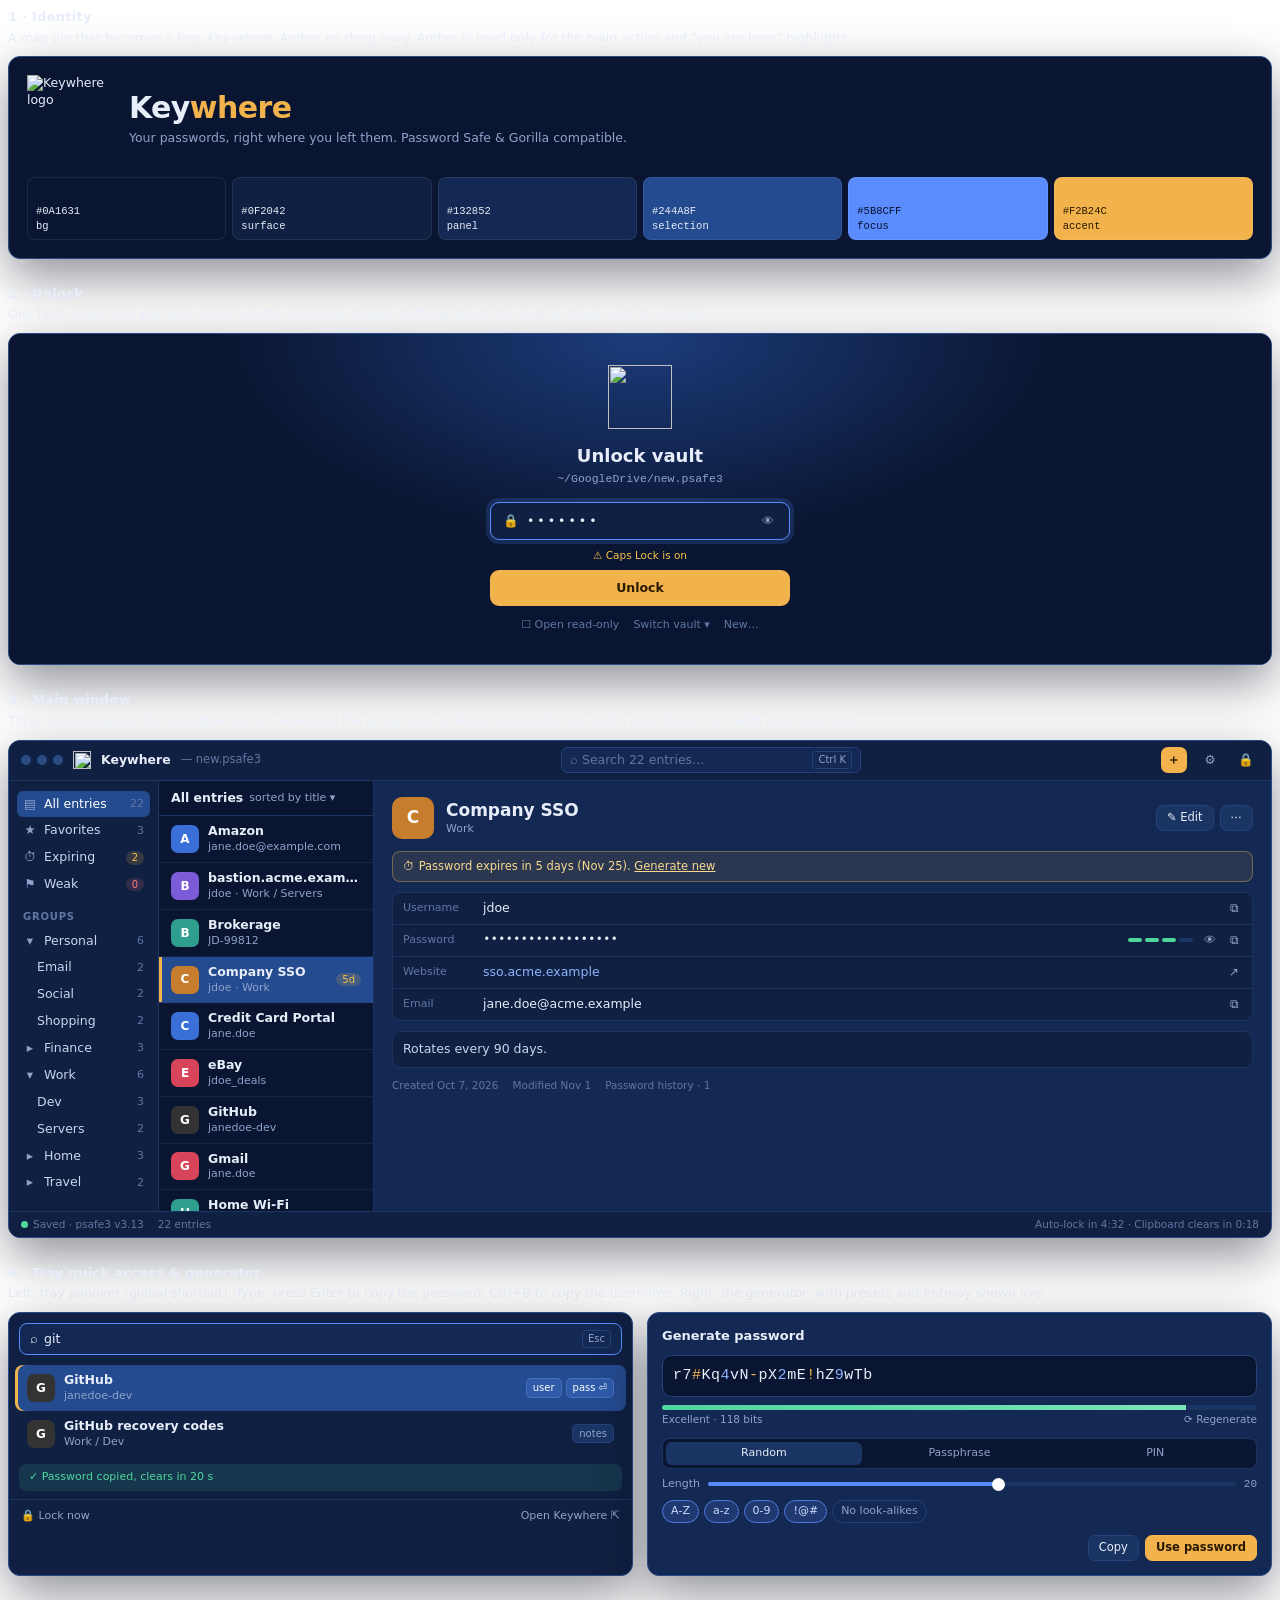
==== docs/mockups/keywhere-mockups.html @ f252a3eb "Keywhere M0: psafe3 core engine, sample populator, logo, mockups, plan Co-Authored-By: Claude Opus 5" ====
<!doctype html>
<html lang="en">
<head>
<meta charset="utf-8">
<meta name="viewport" content="width=device-width, initial-scale=1">
<title>Keywhere Mockups</title>
<style>
  .kw {
    --bg:#0A1631; --surface:#0F2042; --panel:#132852; --raised:#1A3464; --hover:#1F3C73;
    --border:#23427A; --line:#1B3560; --text:#E7EDF9; --muted:#8EA3CB; --dim:#6077A3;
    --accent:#F2B24C; --accent-ink:#2A1A00; --blue:#5B8CFF; --sel:#244A8F;
    --danger:#FF7A7A; --warn:#F7C04A; --ok:#4FD69C;
    font-family: "Inter", "Segoe UI", system-ui, sans-serif; color:var(--text);
    font-size:12.5px; line-height:1.35;
  }
  .kw * { box-sizing:border-box; }
  .sec { margin:0 0 26px; }
  .sec h2 { font-size:13px; font-weight:600; letter-spacing:.02em; margin:0 0 4px; color:var(--foreground); }
  .sec p.cap { margin:0 0 10px; color:var(--muted-foreground); font-size:12.5px; }
  .win { background:var(--bg); border:1px solid #2A4A85; border-radius:12px; overflow:hidden;
         box-shadow:0 18px 50px rgba(2,8,24,.45); }
  .mono { font-family: "JetBrains Mono", ui-monospace, monospace; }

  /* brand */
  .brand { display:flex; gap:18px; align-items:center; padding:18px; }
  .brand img { width:84px; height:84px; }
  .wm { font-size:30px; font-weight:700; letter-spacing:-.02em; }
  .wm span { color:var(--accent); }
  .tag { color:var(--muted); margin-top:2px; }
  .sw { display:flex; flex-wrap:wrap; gap:6px; padding:0 18px 18px; }
  .sw div { flex:1 1 70px; border-radius:8px; padding:26px 8px 6px; font-size:10.5px; border:1px solid rgba(255,255,255,.08); }

  /* title bar */
  .tb { height:40px; display:flex; align-items:center; gap:10px; padding:0 12px; background:var(--surface); border-bottom:1px solid var(--line); }
  .dots { display:flex; gap:6px; } .dots i { width:10px; height:10px; border-radius:50%; background:#2B4A82; display:block; }
  .tb img { width:18px; height:18px; }
  .tb .name { font-weight:600; }
  .tb .file { color:var(--dim); }
  .search { flex:1; max-width:300px; margin:0 auto; height:26px; border-radius:7px; background:var(--panel); border:1px solid var(--border);
            display:flex; align-items:center; gap:6px; padding:0 8px; color:var(--dim); }
  .kbd { margin-left:auto; font-size:10px; padding:1px 5px; border-radius:4px; border:1px solid var(--border); color:var(--muted); }
  .iconbtn { width:26px; height:26px; border-radius:7px; display:grid; place-items:center; color:var(--muted); }
  .iconbtn.p { background:var(--accent); color:var(--accent-ink); font-weight:700; }

  /* main 3-pane */
  .main { display:grid; grid-template-columns:150px 215px 1fr; height:430px; }
  .side { background:var(--surface); border-right:1px solid var(--line); padding:10px 8px; overflow:hidden; }
  .side h4 { font-size:10px; text-transform:uppercase; letter-spacing:.08em; color:var(--dim); margin:12px 6px 4px; font-weight:600; }
  .nav { display:flex; align-items:center; gap:7px; padding:5px 6px; border-radius:6px; color:#C9D5EE; }
  .nav .c { margin-left:auto; color:var(--dim); font-size:11px; }
  .nav.on { background:var(--sel); color:#fff; }
  .nav.sub { padding-left:20px; }
  .nav .ic { width:14px; text-align:center; color:var(--muted); }
  .badge { font-size:10px; border-radius:9px; padding:0 6px; }
  .b-warn { background:rgba(247,192,74,.16); color:var(--warn); }
  .b-bad { background:rgba(255,122,122,.15); color:var(--danger); }

  .list { background:var(--bg); border-right:1px solid var(--line); overflow:hidden; }
  .lh { display:flex; align-items:center; padding:9px 12px; color:var(--muted); font-size:11px; border-bottom:1px solid var(--line); }
  .lh b { color:var(--text); font-size:12.5px; margin-right:6px; }
  .row { display:flex; gap:9px; align-items:center; padding:7px 12px; border-bottom:1px solid rgba(35,66,122,.35); }
  .row.on { background:var(--sel); box-shadow:inset 3px 0 0 var(--accent); }
  .av { width:28px; height:28px; border-radius:7px; display:grid; place-items:center; font-weight:700; font-size:12px; color:#fff; flex:none; }
  .row .t { font-weight:600; white-space:nowrap; overflow:hidden; text-overflow:ellipsis; }
  .row .u { color:var(--muted); font-size:11px; white-space:nowrap; overflow:hidden; text-overflow:ellipsis; }
  .row .m { min-width:0; flex:1; }
  .gh { font-size:10px; color:var(--dim); text-transform:uppercase; letter-spacing:.07em; padding:8px 12px 3px; }

  .det { background:var(--panel); padding:16px 18px; overflow:hidden; }
  .dh { display:flex; gap:12px; align-items:center; }
  .dh .av { width:42px; height:42px; font-size:17px; border-radius:10px; }
  .dh h3 { margin:0; font-size:17px; }
  .crumb { color:var(--muted); font-size:11px; }
  .acts { margin-left:auto; display:flex; gap:6px; }
  .btn { height:26px; padding:0 10px; border-radius:7px; border:1px solid var(--border); background:var(--raised); color:var(--text); display:inline-flex; align-items:center; gap:5px; font-size:11.5px; }
  .btn.pri { background:var(--accent); border-color:var(--accent); color:var(--accent-ink); font-weight:600; }
  .alert { margin:12px 0 4px; padding:7px 10px; border-radius:8px; background:rgba(247,192,74,.10); border:1px solid rgba(247,192,74,.35); color:#F8D98E; font-size:11.5px; }
  .fld { margin-top:10px; background:var(--surface); border:1px solid var(--line); border-radius:9px; }
  .fr { display:flex; align-items:center; padding:7px 10px; border-bottom:1px solid var(--line); gap:8px; }
  .fr:last-child { border-bottom:0; }
  .fl { width:72px; color:var(--dim); font-size:11px; flex:none; }
  .fv { flex:1; min-width:0; overflow:hidden; text-overflow:ellipsis; white-space:nowrap; }
  .fv a { color:#8FB2FF; text-decoration:none; }
  .ib { color:var(--muted); font-size:12px; padding:0 3px; }
  .strength { display:flex; gap:3px; margin-left:6px; } .strength i { width:14px; height:4px; border-radius:2px; background:var(--ok); display:block; }
  .notes { padding:9px 10px; color:#C9D5EE; white-space:pre-line; }
  .meta { margin-top:10px; color:var(--dim); font-size:10.5px; display:flex; gap:14px; flex-wrap:wrap; }

  .sb { height:26px; display:flex; align-items:center; gap:14px; padding:0 12px; background:var(--surface); border-top:1px solid var(--line); color:var(--dim); font-size:10.5px; }
  .dot { width:7px; height:7px; border-radius:50%; background:var(--ok); display:inline-block; margin-right:5px; }
  .sb .r { margin-left:auto; }

  /* unlock */
  .unlock { height:330px; display:grid; place-items:center; background:
      radial-gradient(600px 300px at 50% 0%, #1C3C7C 0%, transparent 70%), var(--bg); }
  .card { width:300px; text-align:center; }
  .card img { width:64px; height:64px; }
  .card h3 { margin:10px 0 2px; font-size:18px; }
  .file { color:var(--muted); font-size:11.5px; }
  .pw { margin:16px 0 8px; height:38px; border-radius:9px; background:var(--surface); border:1.5px solid var(--blue);
        box-shadow:0 0 0 4px rgba(91,140,255,.18); display:flex; align-items:center; padding:0 12px; gap:8px; text-align:left; }
  .pw .bul { letter-spacing:3px; flex:1; }
  .ul { width:100%; height:36px; border-radius:9px; background:var(--accent); color:var(--accent-ink); font-weight:700; display:grid; place-items:center; }
  .hint { margin-top:12px; color:var(--dim); font-size:11px; display:flex; justify-content:center; gap:14px; }
  .caps { color:var(--warn); font-size:10.5px; }

  /* tray + generator side by side */
  .duo { display:grid; grid-template-columns:1fr 1fr; gap:14px; }
  @media (max-width:640px){ .duo{ grid-template-columns:1fr; } .main{ grid-template-columns:1fr; height:auto; } .side,.list{ display:none; } }
  .tray { background:var(--surface); }
  .tray .q { margin:10px; height:32px; border-radius:8px; background:var(--panel); border:1.5px solid var(--blue); display:flex; align-items:center; padding:0 10px; gap:6px; }
  .tray .row { border-bottom:0; border-radius:8px; margin:0 6px; }
  .mini { margin-left:auto; display:flex; gap:4px; }
  .mini span { font-size:10px; padding:2px 6px; border-radius:5px; background:var(--raised); color:var(--muted); border:1px solid var(--border); }
  .row.on .mini span { background:#2E5AA8; color:#fff; border-color:#4470C0; }
  .tf { display:flex; gap:8px; padding:9px 12px; border-top:1px solid var(--line); margin-top:8px; color:var(--muted); font-size:11px; }
  .tf .r { margin-left:auto; }
  .toast { margin:8px 10px 0; padding:6px 10px; border-radius:7px; background:rgba(79,214,156,.12); color:var(--ok); font-size:11px; }

  .gen { background:var(--panel); padding:14px; }
  .gen h4 { margin:0 0 10px; font-size:13px; }
  .gout { background:var(--bg); border:1px solid var(--border); border-radius:9px; padding:10px; font-size:15px; letter-spacing:.5px; word-break:break-all; }
  .gout .d { color:#8FB2FF; } .gout .s { color:var(--accent); }
  .meter { height:5px; border-radius:3px; background:var(--raised); margin:8px 0 2px; overflow:hidden; } .meter i { display:block; height:100%; width:88%; background:linear-gradient(90deg,var(--ok),#7BE3B9); }
  .ent { color:var(--muted); font-size:10.5px; display:flex; justify-content:space-between; }
  .seg { display:flex; background:var(--bg); border-radius:8px; padding:3px; margin:12px 0 8px; border:1px solid var(--line); }
  .seg span { flex:1; text-align:center; padding:4px; border-radius:6px; color:var(--muted); font-size:11px; }
  .seg .on { background:var(--raised); color:var(--text); }
  .slider { display:flex; align-items:center; gap:8px; margin:6px 0; color:var(--muted); font-size:11px; }
  .track { flex:1; height:4px; background:var(--raised); border-radius:2px; position:relative; }
  .track i { position:absolute; left:0; top:0; bottom:0; width:55%; background:var(--blue); border-radius:2px; }
  .track b { position:absolute; left:55%; top:50%; width:13px; height:13px; margin:-6.5px; border-radius:50%; background:#fff; }
  .chips { display:flex; flex-wrap:wrap; gap:5px; margin:8px 0 12px; }
  .chip { font-size:11px; padding:3px 8px; border-radius:12px; border:1px solid var(--border); color:var(--muted); }
  .chip.on { background:rgba(91,140,255,.18); border-color:#4E7BE0; color:#CFDCFF; }
</style>
</head>
<body>
<div class="kw">

  <div class="sec">
    <h2>1 · Identity</h2>
    <p class="cap">A map pin that becomes a key: <em>Key‑where</em>. Amber on deep navy. Amber is used only for the main action and "you are here" highlights.</p>
    <div class="win">
      <div class="brand">
        <img src="/home/roth/Work/Keywhere/assets/keywhere-logo.svg" alt="Keywhere logo">
        <div><div class="wm">Key<span>where</span></div><div class="tag">Your passwords, right where you left them. Password Safe &amp; Gorilla compatible.</div></div>
      </div>
      <div class="sw mono">
        <div style="background:#0A1631">#0A1631<br>bg</div>
        <div style="background:#0F2042">#0F2042<br>surface</div>
        <div style="background:#132852">#132852<br>panel</div>
        <div style="background:#244A8F">#244A8F<br>selection</div>
        <div style="background:#5B8CFF;color:#06122E">#5B8CFF<br>focus</div>
        <div style="background:#F2B24C;color:#2A1A00">#F2B24C<br>accent</div>
      </div>
    </div>
  </div>

  <div class="sec">
    <h2>2 · Unlock</h2>
    <p class="cap">One field, Caps Lock warning, recent vaults, read‑only toggle. Nothing about the vault is shown until it unlocks.</p>
    <div class="win">
      <div class="unlock">
        <div class="card">
          <img src="/home/roth/Work/Keywhere/assets/keywhere-logo.svg" alt="">
          <h3>Unlock vault</h3>
          <div class="file mono">~/GoogleDrive/new.psafe3</div>
          <div class="pw"><span>🔒</span><span class="bul">•••••••</span><span class="ib">👁</span></div>
          <div class="caps">⚠ Caps Lock is on</div>
          <div style="height:8px"></div>
          <div class="ul">Unlock</div>
          <div class="hint"><span>☐ Open read‑only</span><span>Switch vault ▾</span><span>New…</span></div>
        </div>
      </div>
    </div>
  </div>

  <div class="sec">
    <h2>3 · Main window</h2>
    <p class="cap">Three panes inspired by Strongbox: smart views and the group tree, a dense searchable list, and a calm detail card with one‑click copy.</p>
    <div class="win">
      <div class="tb">
        <div class="dots"><i></i><i></i><i></i></div>
        <img src="/home/roth/Work/Keywhere/assets/keywhere-logo.svg" alt=""><span class="name">Keywhere</span><span class="file">— new.psafe3</span>
        <div class="search">⌕ Search 22 entries… <span class="kbd">Ctrl K</span></div>
        <div class="iconbtn p">＋</div><div class="iconbtn">⚙</div><div class="iconbtn" title="Lock">🔒</div>
      </div>
      <div class="main">
        <div class="side">
          <div class="nav on"><span class="ic">▤</span>All entries<span class="c">22</span></div>
          <div class="nav"><span class="ic">★</span>Favorites<span class="c">3</span></div>
          <div class="nav"><span class="ic">⏱</span>Expiring<span class="badge b-warn" style="margin-left:auto">2</span></div>
          <div class="nav"><span class="ic">⚑</span>Weak<span class="badge b-bad" style="margin-left:auto">0</span></div>
          <h4>Groups</h4>
          <div class="nav"><span class="ic">▾</span>Personal<span class="c">6</span></div>
          <div class="nav sub">Email<span class="c">2</span></div>
          <div class="nav sub">Social<span class="c">2</span></div>
          <div class="nav sub">Shopping<span class="c">2</span></div>
          <div class="nav"><span class="ic">▸</span>Finance<span class="c">3</span></div>
          <div class="nav"><span class="ic">▾</span>Work<span class="c">6</span></div>
          <div class="nav sub">Dev<span class="c">3</span></div>
          <div class="nav sub">Servers<span class="c">2</span></div>
          <div class="nav"><span class="ic">▸</span>Home<span class="c">3</span></div>
          <div class="nav"><span class="ic">▸</span>Travel<span class="c">2</span></div>
        </div>
        <div class="list">
          <div class="lh"><b>All entries</b> sorted by title ▾</div>
          <div class="row"><div class="av" style="background:#3B6FD8">A</div><div class="m"><div class="t">Amazon</div><div class="u">jane.doe@example.com</div></div></div>
          <div class="row"><div class="av" style="background:#7C5BD8">B</div><div class="m"><div class="t">bastion.acme.example SSH</div><div class="u">jdoe · Work / Servers</div></div></div>
          <div class="row"><div class="av" style="background:#2E9E8F">B</div><div class="m"><div class="t">Brokerage</div><div class="u">JD‑99812</div></div></div>
          <div class="row on"><div class="av" style="background:#C77D2E">C</div><div class="m"><div class="t">Company SSO</div><div class="u">jdoe · Work</div></div><span class="badge b-warn">5d</span></div>
          <div class="row"><div class="av" style="background:#3B6FD8">C</div><div class="m"><div class="t">Credit Card Portal</div><div class="u">jane.doe</div></div></div>
          <div class="row"><div class="av" style="background:#D8455B">E</div><div class="m"><div class="t">eBay</div><div class="u">jdoe_deals</div></div></div>
          <div class="row"><div class="av" style="background:#333">G</div><div class="m"><div class="t">GitHub</div><div class="u">janedoe‑dev</div></div></div>
          <div class="row"><div class="av" style="background:#D8455B">G</div><div class="m"><div class="t">Gmail</div><div class="u">jane.doe</div></div></div>
          <div class="row"><div class="av" style="background:#2E9E8F">H</div><div class="m"><div class="t">Home Wi‑Fi</div><div class="u">SSID: Nebula‑5G</div></div></div>
          <div class="row"><div class="av" style="background:#7C5BD8">M</div><div class="m"><div class="t">Mastodon</div><div class="u">@jane@fosstodon.example</div></div></div>
        </div>
        <div class="det">
          <div class="dh">
            <div class="av" style="background:#C77D2E">C</div>
            <div><h3>Company SSO</h3><div class="crumb">Work</div></div>
            <div class="acts"><span class="btn">✎ Edit</span><span class="btn">⋯</span></div>
          </div>
          <div class="alert">⏱ Password expires in 5 days (Nov 25). <u>Generate new</u></div>
          <div class="fld">
            <div class="fr"><span class="fl">Username</span><span class="fv">jdoe</span><span class="ib">⧉</span></div>
            <div class="fr"><span class="fl">Password</span><span class="fv mono">•••••••••••••••••• </span><span class="strength"><i></i><i></i><i></i><i style="background:var(--raised)"></i></span><span class="ib">👁</span><span class="ib">⧉</span></div>
            <div class="fr"><span class="fl">Website</span><span class="fv"><a>sso.acme.example</a></span><span class="ib">↗</span></div>
            <div class="fr"><span class="fl">Email</span><span class="fv">jane.doe@acme.example</span><span class="ib">⧉</span></div>
          </div>
          <div class="fld"><div class="notes">Rotates every 90 days.</div></div>
          <div class="meta"><span>Created Oct 7, 2026</span><span>Modified Nov 1</span><span>Password history · 1</span></div>
        </div>
      </div>
      <div class="sb"><span><span class="dot"></span>Saved · psafe3 v3.13</span><span>22 entries</span><span class="r">Auto‑lock in 4:32 · Clipboard clears in 0:18</span></div>
    </div>
  </div>

  <div class="sec">
    <h2>4 · Tray quick access &amp; generator</h2>
    <p class="cap">Left: tray popover (global shortcut). Type, press Enter to copy the password, Ctrl+B to copy the username. Right: the generator, with presets and entropy shown live.</p>
    <div class="duo">
      <div class="win tray">
        <div class="q">⌕ <span>git</span><span class="kbd">Esc</span></div>
        <div class="row on"><div class="av" style="background:#333">G</div><div class="m"><div class="t">GitHub</div><div class="u">janedoe‑dev</div></div><div class="mini"><span>user</span><span>pass ⏎</span></div></div>
        <div class="row"><div class="av" style="background:#333">G</div><div class="m"><div class="t">GitHub recovery codes</div><div class="u">Work / Dev</div></div><div class="mini"><span>notes</span></div></div>
        <div class="toast">✓ Password copied, clears in 20 s</div>
        <div class="tf"><span>🔒 Lock now</span><span class="r">Open Keywhere ⇱</span></div>
      </div>
      <div class="win gen">
        <h4>Generate password</h4>
        <div class="gout mono">r7<span class="s">#</span>Kq<span class="d">4</span>vN<span class="s">-</span>pX<span class="d">2</span>mE<span class="s">!</span>hZ<span class="d">9</span>wTb</div>
        <div class="meter"><i></i></div>
        <div class="ent"><span>Excellent · 118 bits</span><span>⟳ Regenerate</span></div>
        <div class="seg"><span class="on">Random</span><span>Passphrase</span><span>PIN</span></div>
        <div class="slider">Length <div class="track"><i></i><b></b></div><span class="mono">20</span></div>
        <div class="chips"><span class="chip on">A‑Z</span><span class="chip on">a‑z</span><span class="chip on">0‑9</span><span class="chip on">!@#</span><span class="chip">No look‑alikes</span></div>
        <div style="display:flex;gap:6px;justify-content:flex-end"><span class="btn">Copy</span><span class="btn pri">Use password</span></div>
      </div>
    </div>
  </div>

</div>
</body>
</html>
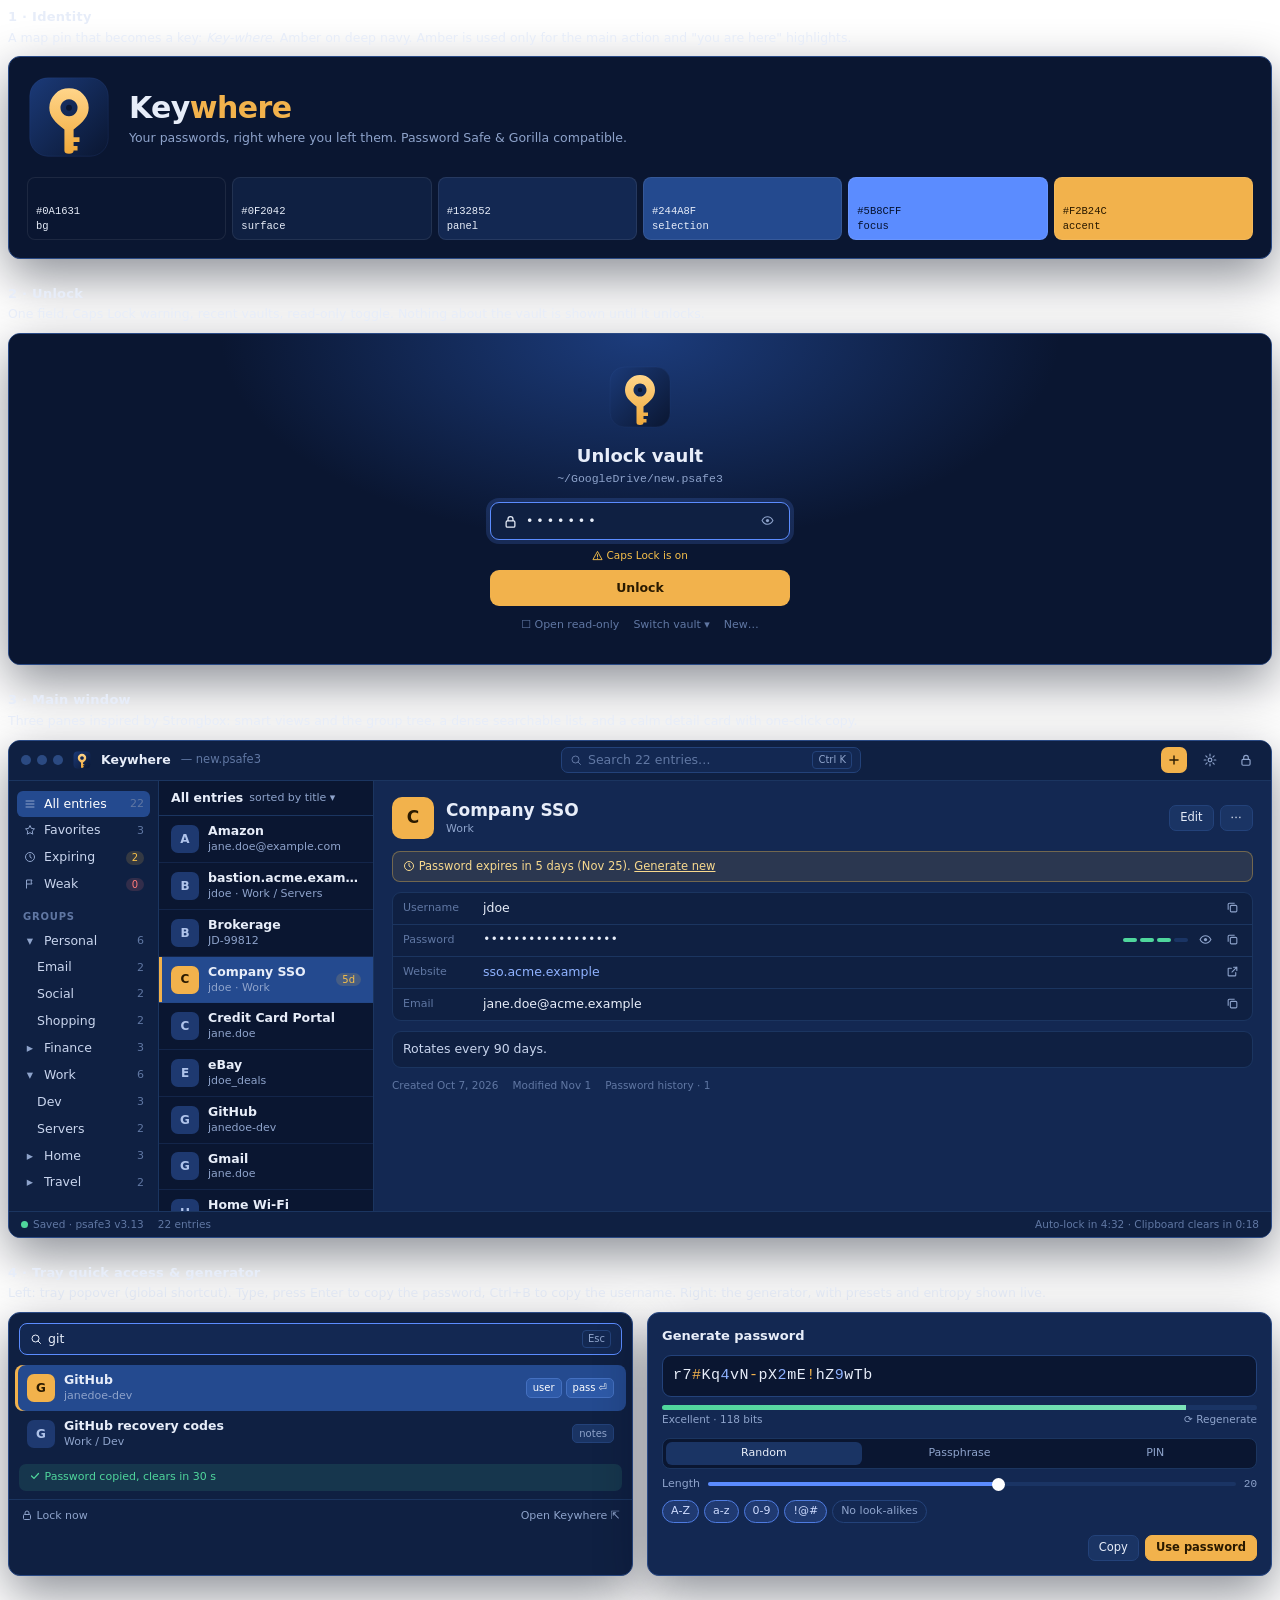
==== commit 09f5d0a1: "Address review round 1: safe save, input caps, uniform integrity errors, cbc crate, plan+mockup upda" ====
--- a/docs/mockups/keywhere-mockups.html
+++ b/docs/mockups/keywhere-mockups.html
@@ -10,7 +10,7 @@
     --border:#23427A; --line:#1B3560; --text:#E7EDF9; --muted:#8EA3CB; --dim:#6077A3;
     --accent:#F2B24C; --accent-ink:#2A1A00; --blue:#5B8CFF; --sel:#244A8F;
     --danger:#FF7A7A; --warn:#F7C04A; --ok:#4FD69C;
-    font-family: "Inter", "Segoe UI", system-ui, sans-serif; color:var(--text);
+    font-family: "Inter Variable", "Inter", "Segoe UI", system-ui, sans-serif; font-feature-settings:"cv11","ss01"; color:var(--text);
     font-size:12.5px; line-height:1.35;
   }
   .kw * { box-sizing:border-box; }
@@ -133,17 +133,63 @@
   .chips { display:flex; flex-wrap:wrap; gap:5px; margin:8px 0 12px; }
   .chip { font-size:11px; padding:3px 8px; border-radius:12px; border:1px solid var(--border); color:var(--muted); }
   .chip.on { background:rgba(91,140,255,.18); border-color:#4E7BE0; color:#CFDCFF; }
+  .ico { vertical-align:-2px; flex:none; }
+  /* quiet placeholders until opt-in favicons (M4) */
+  .row .av { background:#1E3970 !important; color:#AFC3EA; }
+  .row.on .av { background:#F2B24C !important; color:#2A1A00; }
+  .dh .av { background:#F2B24C !important; color:#2A1A00; }
 </style>
 </head>
 <body>
 <div class="kw">
+<svg width="0" height="0" style="position:absolute" aria-hidden="true">
+<symbol id="logo" viewBox="0 0 256 256">
+  <defs>
+    <linearGradient id="bg" x1="0" y1="0" x2="1" y2="1">
+      <stop offset="0" stop-color="#1B3A78"/>
+      <stop offset="1" stop-color="#0A1631"/>
+    </linearGradient>
+    <linearGradient id="gold" x1="0" y1="0" x2="0" y2="1">
+      <stop offset="0" stop-color="#FFD58A"/>
+      <stop offset="1" stop-color="#F0A93B"/>
+    </linearGradient>
+  </defs>
+  <rect x="8" y="8" width="240" height="240" rx="56" fill="url(#bg)"/>
+  <rect x="8.5" y="8.5" width="239" height="239" rx="55.5" fill="none" stroke="#3E63B0" stroke-opacity=".45"/>
+  <!-- map-pin bow that tapers into a key shaft -->
+  <path fill="url(#gold)" fill-rule="evenodd" d="
+    M128 40
+    a60 60 0 0 1 60 60
+    c0 26-17 44-46 66
+    v24 h18 v14 h-18 v12 h12 v14 h-12
+    q0 10-14 10 q-14 0-14-10
+    v-64
+    c-29-22-46-40-46-66
+    a60 60 0 0 1 60-60 z
+    M128 74 a26 26 0 1 0 0.01 0 z"/>
+  <circle cx="128" cy="100" r="9" fill="#0A1631"/>
+</symbol>
+<symbol id="i-lock" viewBox="0 0 24 24"><rect x="5" y="11" width="14" height="10" rx="2" fill="none" stroke="currentColor" stroke-width="2"/><path d="M8 11V8a4 4 0 0 1 8 0v3" fill="none" stroke="currentColor" stroke-width="2"/></symbol>
+<symbol id="i-eye" viewBox="0 0 24 24"><path d="M2 12s3.5-7 10-7 10 7 10 7-3.5 7-10 7S2 12 2 12z" fill="none" stroke="currentColor" stroke-width="2"/><circle cx="12" cy="12" r="3" fill="currentColor"/></symbol>
+<symbol id="i-copy" viewBox="0 0 24 24"><rect x="8" y="8" width="12" height="12" rx="2" fill="none" stroke="currentColor" stroke-width="2"/><path d="M4 16V6a2 2 0 0 1 2-2h10" fill="none" stroke="currentColor" stroke-width="2"/></symbol>
+<symbol id="i-warn" viewBox="0 0 24 24"><path d="M12 3 2 21h20L12 3z" fill="none" stroke="currentColor" stroke-width="2" stroke-linejoin="round"/><path d="M12 10v5M12 18v.5" stroke="currentColor" stroke-width="2" stroke-linecap="round"/></symbol>
+<symbol id="i-clock" viewBox="0 0 24 24"><circle cx="12" cy="12" r="9" fill="none" stroke="currentColor" stroke-width="2"/><path d="M12 7v5l3 2" fill="none" stroke="currentColor" stroke-width="2" stroke-linecap="round"/></symbol>
+<symbol id="i-search" viewBox="0 0 24 24"><circle cx="11" cy="11" r="7" fill="none" stroke="currentColor" stroke-width="2"/><path d="m16 16 5 5" stroke="currentColor" stroke-width="2" stroke-linecap="round"/></symbol>
+<symbol id="i-gear" viewBox="0 0 24 24"><circle cx="12" cy="12" r="3.2" fill="none" stroke="currentColor" stroke-width="2"/><path d="M12 2v3M12 19v3M2 12h3M19 12h3M4.9 4.9l2.1 2.1M17 17l2.1 2.1M4.9 19.1 7 17M17 7l2.1-2.1" stroke="currentColor" stroke-width="2" stroke-linecap="round"/></symbol>
+<symbol id="i-ext" viewBox="0 0 24 24"><path d="M14 4h6v6M20 4l-9 9M18 14v5a1 1 0 0 1-1 1H5a1 1 0 0 1-1-1V7a1 1 0 0 1 1-1h5" fill="none" stroke="currentColor" stroke-width="2" stroke-linecap="round"/></symbol>
+<symbol id="i-star" viewBox="0 0 24 24"><path d="m12 3 2.8 5.8 6.2.9-4.5 4.4 1 6.2L12 17.4 6.5 20.3l1-6.2L3 9.7l6.2-.9z" fill="none" stroke="currentColor" stroke-width="2" stroke-linejoin="round"/></symbol>
+<symbol id="i-flag" viewBox="0 0 24 24"><path d="M5 21V4h11l-2 4 2 4H5" fill="none" stroke="currentColor" stroke-width="2" stroke-linejoin="round"/></symbol>
+<symbol id="i-list" viewBox="0 0 24 24"><path d="M4 6h16M4 12h16M4 18h16" stroke="currentColor" stroke-width="2" stroke-linecap="round"/></symbol>
+<symbol id="i-plus" viewBox="0 0 24 24"><path d="M12 5v14M5 12h14" stroke="currentColor" stroke-width="2.4" stroke-linecap="round"/></symbol>
+<symbol id="i-check" viewBox="0 0 24 24"><path d="m5 12 5 5 9-10" fill="none" stroke="currentColor" stroke-width="2.4" stroke-linecap="round"/></symbol>
+</svg>
 
   <div class="sec">
     <h2>1 · Identity</h2>
     <p class="cap">A map pin that becomes a key: <em>Key‑where</em>. Amber on deep navy. Amber is used only for the main action and "you are here" highlights.</p>
     <div class="win">
       <div class="brand">
-        <img src="/home/roth/Work/Keywhere/assets/keywhere-logo.svg" alt="Keywhere logo">
+        <svg width="84" height="84" role="img" aria-label="Keywhere logo"><use href="#logo"/></svg>
         <div><div class="wm">Key<span>where</span></div><div class="tag">Your passwords, right where you left them. Password Safe &amp; Gorilla compatible.</div></div>
       </div>
       <div class="sw mono">
@@ -163,11 +209,11 @@
     <div class="win">
       <div class="unlock">
         <div class="card">
-          <img src="/home/roth/Work/Keywhere/assets/keywhere-logo.svg" alt="">
+          <svg width="64" height="64"><use href="#logo"/></svg>
           <h3>Unlock vault</h3>
           <div class="file mono">~/GoogleDrive/new.psafe3</div>
-          <div class="pw"><span>🔒</span><span class="bul">•••••••</span><span class="ib">👁</span></div>
-          <div class="caps">⚠ Caps Lock is on</div>
+          <div class="pw"><svg class="ico" width="15" height="15"><use href="#i-lock"/></svg><span class="bul">•••••••</span><span class="ib"><svg class="ico" width="13" height="13"><use href="#i-eye"/></svg></span></div>
+          <div class="caps"><svg class="ico" width="11" height="11"><use href="#i-warn"/></svg> Caps Lock is on</div>
           <div style="height:8px"></div>
           <div class="ul">Unlock</div>
           <div class="hint"><span>☐ Open read‑only</span><span>Switch vault ▾</span><span>New…</span></div>
@@ -182,16 +228,16 @@
     <div class="win">
       <div class="tb">
         <div class="dots"><i></i><i></i><i></i></div>
-        <img src="/home/roth/Work/Keywhere/assets/keywhere-logo.svg" alt=""><span class="name">Keywhere</span><span class="file">— new.psafe3</span>
-        <div class="search">⌕ Search 22 entries… <span class="kbd">Ctrl K</span></div>
-        <div class="iconbtn p">＋</div><div class="iconbtn">⚙</div><div class="iconbtn" title="Lock">🔒</div>
+        <svg width="18" height="18"><use href="#logo"/></svg><span class="name">Keywhere</span><span class="file">— new.psafe3</span>
+        <div class="search"><svg class="ico" width="12" height="12"><use href="#i-search"/></svg> Search 22 entries… <span class="kbd">Ctrl K</span></div>
+        <div class="iconbtn p"><svg class="ico" width="14" height="14"><use href="#i-plus"/></svg></div><div class="iconbtn"><svg class="ico" width="14" height="14"><use href="#i-gear"/></svg></div><div class="iconbtn" title="Lock"><svg class="ico" width="14" height="14"><use href="#i-lock"/></svg></div>
       </div>
       <div class="main">
         <div class="side">
-          <div class="nav on"><span class="ic">▤</span>All entries<span class="c">22</span></div>
-          <div class="nav"><span class="ic">★</span>Favorites<span class="c">3</span></div>
-          <div class="nav"><span class="ic">⏱</span>Expiring<span class="badge b-warn" style="margin-left:auto">2</span></div>
-          <div class="nav"><span class="ic">⚑</span>Weak<span class="badge b-bad" style="margin-left:auto">0</span></div>
+          <div class="nav on"><span class="ic"><svg class="ico" width="12" height="12"><use href="#i-list"/></svg></span>All entries<span class="c">22</span></div>
+          <div class="nav"><span class="ic"><svg class="ico" width="12" height="12"><use href="#i-star"/></svg></span>Favorites<span class="c">3</span></div>
+          <div class="nav"><span class="ic"><svg class="ico" width="12" height="12"><use href="#i-clock"/></svg></span>Expiring<span class="badge b-warn" style="margin-left:auto">2</span></div>
+          <div class="nav"><span class="ic"><svg class="ico" width="12" height="12"><use href="#i-flag"/></svg></span>Weak<span class="badge b-bad" style="margin-left:auto">0</span></div>
           <h4>Groups</h4>
           <div class="nav"><span class="ic">▾</span>Personal<span class="c">6</span></div>
           <div class="nav sub">Email<span class="c">2</span></div>
@@ -221,14 +267,14 @@
           <div class="dh">
             <div class="av" style="background:#C77D2E">C</div>
             <div><h3>Company SSO</h3><div class="crumb">Work</div></div>
-            <div class="acts"><span class="btn">✎ Edit</span><span class="btn">⋯</span></div>
+            <div class="acts"><span class="btn">Edit</span><span class="btn">⋯</span></div>
           </div>
-          <div class="alert">⏱ Password expires in 5 days (Nov 25). <u>Generate new</u></div>
+          <div class="alert"><svg class="ico" width="12" height="12"><use href="#i-clock"/></svg> Password expires in 5 days (Nov 25). <u>Generate new</u></div>
           <div class="fld">
-            <div class="fr"><span class="fl">Username</span><span class="fv">jdoe</span><span class="ib">⧉</span></div>
-            <div class="fr"><span class="fl">Password</span><span class="fv mono">•••••••••••••••••• </span><span class="strength"><i></i><i></i><i></i><i style="background:var(--raised)"></i></span><span class="ib">👁</span><span class="ib">⧉</span></div>
-            <div class="fr"><span class="fl">Website</span><span class="fv"><a>sso.acme.example</a></span><span class="ib">↗</span></div>
-            <div class="fr"><span class="fl">Email</span><span class="fv">jane.doe@acme.example</span><span class="ib">⧉</span></div>
+            <div class="fr"><span class="fl">Username</span><span class="fv">jdoe</span><span class="ib"><svg class="ico" width="13" height="13"><use href="#i-copy"/></svg></span></div>
+            <div class="fr"><span class="fl">Password</span><span class="fv mono">•••••••••••••••••• </span><span class="strength"><i></i><i></i><i></i><i style="background:var(--raised)"></i></span><span class="ib"><svg class="ico" width="13" height="13"><use href="#i-eye"/></svg></span><span class="ib"><svg class="ico" width="13" height="13"><use href="#i-copy"/></svg></span></div>
+            <div class="fr"><span class="fl">Website</span><span class="fv"><a>sso.acme.example</a></span><span class="ib"><svg class="ico" width="13" height="13"><use href="#i-ext"/></svg></span></div>
+            <div class="fr"><span class="fl">Email</span><span class="fv">jane.doe@acme.example</span><span class="ib"><svg class="ico" width="13" height="13"><use href="#i-copy"/></svg></span></div>
           </div>
           <div class="fld"><div class="notes">Rotates every 90 days.</div></div>
           <div class="meta"><span>Created Oct 7, 2026</span><span>Modified Nov 1</span><span>Password history · 1</span></div>
@@ -243,11 +289,11 @@
     <p class="cap">Left: tray popover (global shortcut). Type, press Enter to copy the password, Ctrl+B to copy the username. Right: the generator, with presets and entropy shown live.</p>
     <div class="duo">
       <div class="win tray">
-        <div class="q">⌕ <span>git</span><span class="kbd">Esc</span></div>
+        <div class="q"><svg class="ico" width="12" height="12"><use href="#i-search"/></svg> <span>git</span><span class="kbd">Esc</span></div>
         <div class="row on"><div class="av" style="background:#333">G</div><div class="m"><div class="t">GitHub</div><div class="u">janedoe‑dev</div></div><div class="mini"><span>user</span><span>pass ⏎</span></div></div>
         <div class="row"><div class="av" style="background:#333">G</div><div class="m"><div class="t">GitHub recovery codes</div><div class="u">Work / Dev</div></div><div class="mini"><span>notes</span></div></div>
-        <div class="toast">✓ Password copied, clears in 20 s</div>
-        <div class="tf"><span>🔒 Lock now</span><span class="r">Open Keywhere ⇱</span></div>
+        <div class="toast"><svg class="ico" width="12" height="12"><use href="#i-check"/></svg> Password copied, clears in 30 s</div>
+        <div class="tf"><span><svg class="ico" width="12" height="12"><use href="#i-lock"/></svg> Lock now</span><span class="r">Open Keywhere ⇱</span></div>
       </div>
       <div class="win gen">
         <h4>Generate password</h4>
